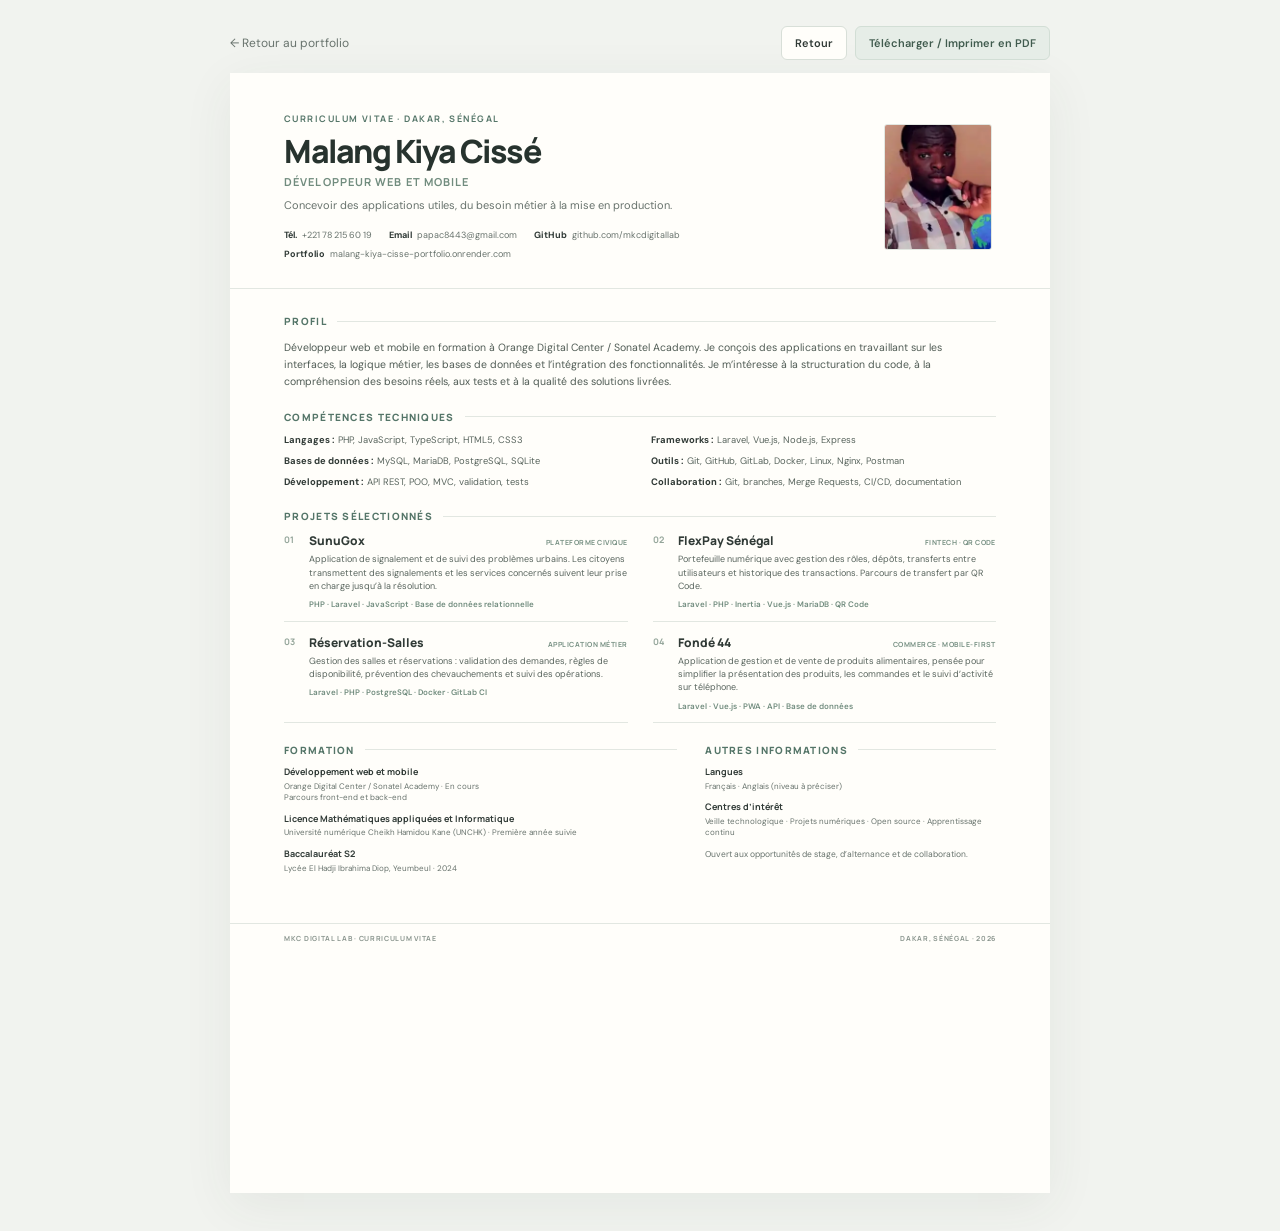
==== cv.html @ cb1eccf5 "style: simplify CV into one column with soft sage palette" ====
<!doctype html>
<html lang="fr">
<head>
<meta charset="utf-8"><meta name="viewport" content="width=device-width,initial-scale=1">
<meta name="description" content="CV de Malang Kiya Cissé, développeur web et mobile à Dakar.">
<meta name="theme-color" content="#f5f6f2">
<title>CV — Malang Kiya Cissé</title>
<link rel="preconnect" href="https://fonts.googleapis.com"><link rel="preconnect" href="https://fonts.gstatic.com" crossorigin>
<link href="https://fonts.googleapis.com/css2?family=DM+Sans:wght@400;500;600;700&family=Manrope:wght@400;500;600;700;800&display=swap" rel="stylesheet">
<style>
:root{--paper:#fffefa;--canvas:#f1f3ef;--ink:#303a36;--muted:#68736d;--sage:#8da99a;--sage-pale:#e9efea;--line:#e2e7e1;--accent:#547568}
*{box-sizing:border-box}
html{background:var(--canvas)}
body{margin:0;padding:26px 16px 38px;background:var(--canvas);color:var(--ink);font:14px/1.55 "DM Sans",sans-serif}
a{color:inherit;text-decoration:none}
.toolbar{width:min(100%,820px);margin:0 auto 13px;display:flex;justify-content:space-between;align-items:center}
.back{font-size:12px;color:var(--muted)}.back:hover{color:var(--accent)}
.actions{display:flex;gap:8px}.btn{border:1px solid #d8dfd8;border-radius:6px;padding:9px 13px;background:var(--paper);color:var(--ink);font:600 11px "DM Sans";cursor:pointer}
.btn.primary{background:#e6ede7;border-color:#d2ded5;color:#405b4e}
.sheet{width:min(100%,820px);margin:0 auto;background:var(--paper);box-shadow:0 12px 48px #34463b12;min-height:1120px}
header{display:grid;grid-template-columns:1fr 112px;gap:28px;align-items:center;padding:39px 54px 27px;border-bottom:1px solid var(--line)}
.eyebrow{font:700 9px "Manrope",sans-serif;letter-spacing:.16em;text-transform:uppercase;color:var(--accent)}
h1{font:800 32px/1.08 "Manrope",sans-serif;letter-spacing:-.045em;margin:9px 0 5px;color:#27332e}
.role{font:700 11px "Manrope",sans-serif;letter-spacing:.1em;text-transform:uppercase;color:#718c7e}
.tagline{font-size:11px;color:var(--muted);margin:8px 0 0}
.photo{width:108px;height:126px;object-fit:cover;object-position:center 25%;border-radius:3px;border:1px solid var(--line)}
.contacts{display:flex;flex-wrap:wrap;gap:5px 17px;margin-top:15px;color:var(--muted);font-size:9px}
.contacts b{color:var(--ink);font-weight:700;margin-right:3px}
main{padding:25px 54px 20px}
section{margin:0 0 20px}
.section-title{display:flex;align-items:center;gap:10px;margin:0 0 9px;font:800 10px "Manrope",sans-serif;letter-spacing:.13em;text-transform:uppercase;color:var(--accent)}
.section-title:after{content:"";height:1px;background:var(--line);flex:1}
.profile{font-size:10.5px;line-height:1.62;color:#505c55;max-width:690px}
.skills{display:grid;grid-template-columns:1fr 1fr;gap:7px 22px}
.skill{font-size:9.4px;line-height:1.5;color:#59655e}.skill b{color:#303a36}
.projects{display:grid;grid-template-columns:1fr 1fr;column-gap:25px;row-gap:12px}
.project{position:relative;padding:0 0 10px 25px;border-bottom:1px solid var(--line);break-inside:avoid}
.project-number{position:absolute;left:0;top:1px;color:#94a59a;font:700 9px "Manrope",sans-serif}
.project-head{display:flex;justify-content:space-between;gap:8px;align-items:baseline;margin-bottom:4px}
.project h3{margin:0;font:800 12px "Manrope",sans-serif;color:#303a36}
.project .type{font:700 7px "Manrope",sans-serif;letter-spacing:.07em;text-transform:uppercase;color:#789184;white-space:nowrap}
.project p{margin:0;color:#59655e;font-size:9px;line-height:1.48}
.stack{margin-top:5px;font-size:8px;color:#718c7e;font-weight:600}
.bottom{display:grid;grid-template-columns:1.15fr .85fr;gap:28px}
.education{margin-bottom:9px}
.education b{display:block;font:700 9px/1.4 "Manrope",sans-serif;color:#303a36}
.education span{display:block;margin-top:2px;font-size:8px;line-height:1.45;color:var(--muted)}
.languages{font-size:9px;line-height:1.7;color:#59655e}
.availability{font-size:8.5px;color:var(--muted);margin-top:8px}
footer{display:flex;justify-content:space-between;gap:12px;padding:10px 54px;border-top:1px solid var(--line);color:#8a958e;font:700 7px "Manrope",sans-serif;letter-spacing:.1em}
@media(max-width:650px){
 body{padding:10px 7px 22px}.sheet{min-height:0}
 header{grid-template-columns:1fr 82px;gap:12px;padding:25px 20px 20px}
 .photo{width:80px;height:96px}h1{font-size:26px}.contacts{font-size:8px;gap:5px 10px}
 main{padding:21px 20px 14px}.skills,.projects,.bottom{grid-template-columns:1fr}
 .projects{row-gap:10px}footer{padding:10px 20px}
}
@page{size:A4;margin:0}
@media print{
 html,body{width:210mm;height:297mm;margin:0;padding:0;background:#fff;-webkit-print-color-adjust:exact;print-color-adjust:exact}
 body{font-size:9pt}.toolbar{display:none}
 .sheet{width:210mm;height:297mm;min-height:0;margin:0;box-shadow:none;overflow:hidden}
 header{height:43mm;grid-template-columns:1fr 27mm;gap:7mm;padding:8mm 15mm 6mm}
 h1{font-size:24pt;margin:2mm 0 1mm}.eyebrow{font-size:6pt}.role{font-size:7pt}
 .tagline{font-size:6.8pt;margin-top:1.5mm}.photo{width:25mm;height:30mm}
 .contacts{font-size:6pt;gap:1mm 4mm;margin-top:2.5mm}
 main{height:243mm;padding:6mm 15mm 4mm}
 section{margin-bottom:4.5mm}.section-title{font-size:6.6pt;margin-bottom:1.8mm}
 .profile{font-size:7pt;line-height:1.45}
 .skills{gap:1.2mm 6mm}.skill{font-size:6.5pt;line-height:1.4}
 .projects{column-gap:6mm;row-gap:2.5mm}
 .project{padding:0 0 2mm 5mm}.project-number{font-size:6pt}
 .project-head{margin-bottom:.7mm}.project h3{font-size:8pt}.project .type{font-size:5pt}
 .project p{font-size:6.2pt;line-height:1.35}.stack{font-size:5.6pt;margin-top:.7mm}
 .bottom{gap:7mm}.education{margin-bottom:1.8mm}
 .education b{font-size:6.3pt}.education span{font-size:5.7pt;margin-top:.4mm}
 .languages{font-size:6.3pt}.availability{font-size:5.8pt;margin-top:1.5mm}
 footer{height:11mm;padding:3mm 15mm;font-size:5.3pt}
}
</style>
</head>
<body>
<div class="toolbar"><a class="back" href="index.html">← Retour au portfolio</a><div class="actions"><button class="btn" onclick="window.history.back()">Retour</button><button class="btn primary" onclick="window.print()">Télécharger / Imprimer en PDF</button></div></div>
<article class="sheet">
<header>
<div>
<div class="eyebrow">Curriculum vitae · Dakar, Sénégal</div>
<h1>Malang Kiya Cissé</h1>
<div class="role">Développeur web et mobile</div>
<p class="tagline">Concevoir des applications utiles, du besoin métier à la mise en production.</p>
<div class="contacts">
<span><b>Tél.</b> +221 78 215 60 19</span><span><b>Email</b> papac8443@gmail.com</span>
<span><b>GitHub</b> github.com/mkcdigitallab</span><span><b>Portfolio</b> malang-kiya-cisse-portfolio.onrender.com</span>
</div>
</div>
<img class="photo" src="[data-uri]" alt="Portrait de Malang Kiya Cissé">
</header>
<main>
<section><h2 class="section-title">Profil</h2><p class="profile">Développeur web et mobile en formation à Orange Digital Center / Sonatel Academy. Je conçois des applications en travaillant sur les interfaces, la logique métier, les bases de données et l’intégration des fonctionnalités. Je m’intéresse à la structuration du code, à la compréhension des besoins réels, aux tests et à la qualité des solutions livrées.</p></section>
<section><h2 class="section-title">Compétences techniques</h2><div class="skills">
<div class="skill"><b>Langages :</b> PHP, JavaScript, TypeScript, HTML5, CSS3</div>
<div class="skill"><b>Frameworks :</b> Laravel, Vue.js, Node.js, Express</div>
<div class="skill"><b>Bases de données :</b> MySQL, MariaDB, PostgreSQL, SQLite</div>
<div class="skill"><b>Outils :</b> Git, GitHub, GitLab, Docker, Linux, Nginx, Postman</div>
<div class="skill"><b>Développement :</b> API REST, POO, MVC, validation, tests</div>
<div class="skill"><b>Collaboration :</b> Git, branches, Merge Requests, CI/CD, documentation</div>
</div></section>
<section><h2 class="section-title">Projets sélectionnés</h2><div class="projects">
<article class="project"><span class="project-number">01</span><div class="project-head"><h3>SunuGox</h3><span class="type">Plateforme civique</span></div><p>Application de signalement et de suivi des problèmes urbains. Les citoyens transmettent des signalements et les services concernés suivent leur prise en charge jusqu’à la résolution.</p><div class="stack">PHP · Laravel · JavaScript · Base de données relationnelle</div></article>
<article class="project"><span class="project-number">02</span><div class="project-head"><h3>FlexPay Sénégal</h3><span class="type">Fintech · QR Code</span></div><p>Portefeuille numérique avec gestion des rôles, dépôts, transferts entre utilisateurs et historique des transactions. Parcours de transfert par QR Code.</p><div class="stack">Laravel · PHP · Inertia · Vue.js · MariaDB · QR Code</div></article>
<article class="project"><span class="project-number">03</span><div class="project-head"><h3>Réservation-Salles</h3><span class="type">Application métier</span></div><p>Gestion des salles et réservations : validation des demandes, règles de disponibilité, prévention des chevauchements et suivi des opérations.</p><div class="stack">Laravel · PHP · PostgreSQL · Docker · GitLab CI</div></article>
<article class="project"><span class="project-number">04</span><div class="project-head"><h3>Fondé 44</h3><span class="type">Commerce · Mobile-first</span></div><p>Application de gestion et de vente de produits alimentaires, pensée pour simplifier la présentation des produits, les commandes et le suivi d’activité sur téléphone.</p><div class="stack">Laravel · Vue.js · PWA · API · Base de données</div></article>
</div></section>
<section class="bottom">
<div><h2 class="section-title">Formation</h2>
<div class="education"><b>Développement web et mobile</b><span>Orange Digital Center / Sonatel Academy · En cours<br>Parcours front-end et back-end</span></div>
<div class="education"><b>Licence Mathématiques appliquées et Informatique</b><span>Université numérique Cheikh Hamidou Kane (UNCHK) · Première année suivie</span></div>
<div class="education"><b>Baccalauréat S2</b><span>Lycée El Hadji Ibrahima Diop, Yeumbeul · 2024</span></div>
</div>
<div><h2 class="section-title">Autres informations</h2>
<div class="education"><b>Langues</b><span>Français · Anglais (niveau à préciser)</span></div>
<div class="education"><b>Centres d’intérêt</b><span>Veille technologique · Projets numériques · Open source · Apprentissage continu</span></div>
<p class="availability">Ouvert aux opportunités de stage, d’alternance et de collaboration.</p>
</div>
</section>
</main>
<footer><span>MKC DIGITAL LAB · CURRICULUM VITAE</span><span>DAKAR, SÉNÉGAL · 2026</span></footer>
</article>
</body>
</html>
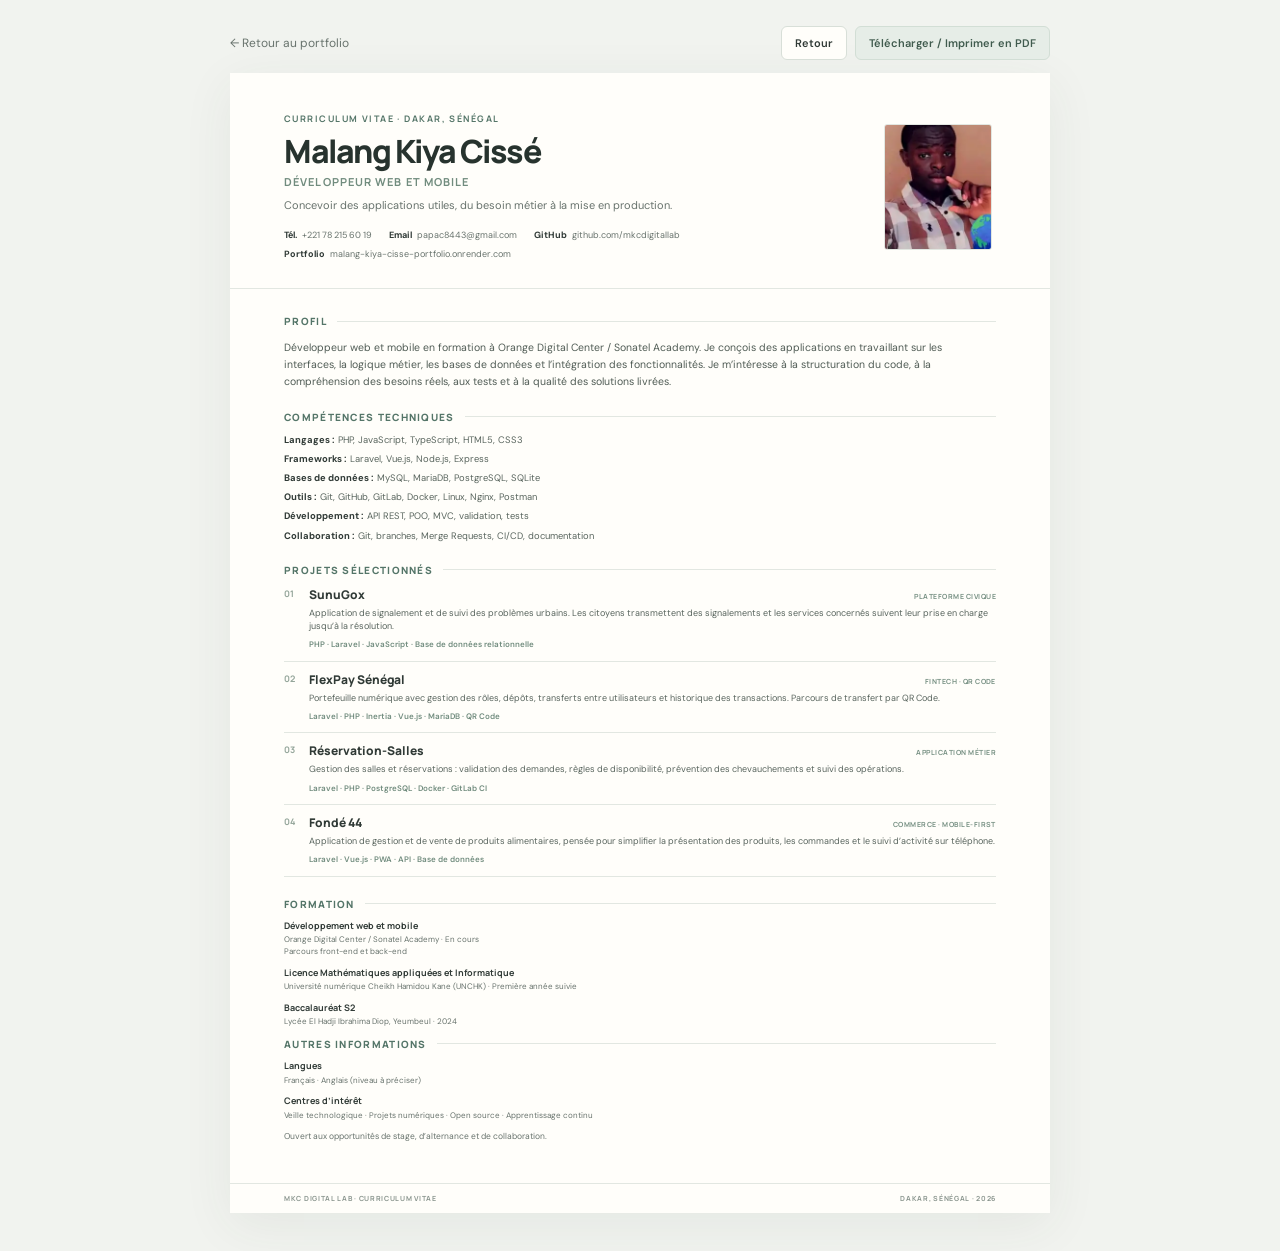
==== commit d75bb077: "fix: keep all CV sections in a single vertical column" ====
--- a/cv.html
+++ b/cv.html
@@ -31,9 +31,9 @@
 .section-title{display:flex;align-items:center;gap:10px;margin:0 0 9px;font:800 10px "Manrope",sans-serif;letter-spacing:.13em;text-transform:uppercase;color:var(--accent)}
 .section-title:after{content:"";height:1px;background:var(--line);flex:1}
 .profile{font-size:10.5px;line-height:1.62;color:#505c55;max-width:690px}
-.skills{display:grid;grid-template-columns:1fr 1fr;gap:7px 22px}
+.skills{display:grid;grid-template-columns:1fr;gap:5px}
 .skill{font-size:9.4px;line-height:1.5;color:#59655e}.skill b{color:#303a36}
-.projects{display:grid;grid-template-columns:1fr 1fr;column-gap:25px;row-gap:12px}
+.projects{display:grid;grid-template-columns:1fr;row-gap:9px}
 .project{position:relative;padding:0 0 10px 25px;border-bottom:1px solid var(--line);break-inside:avoid}
 .project-number{position:absolute;left:0;top:1px;color:#94a59a;font:700 9px "Manrope",sans-serif}
 .project-head{display:flex;justify-content:space-between;gap:8px;align-items:baseline;margin-bottom:4px}
@@ -41,7 +41,7 @@
 .project .type{font:700 7px "Manrope",sans-serif;letter-spacing:.07em;text-transform:uppercase;color:#789184;white-space:nowrap}
 .project p{margin:0;color:#59655e;font-size:9px;line-height:1.48}
 .stack{margin-top:5px;font-size:8px;color:#718c7e;font-weight:600}
-.bottom{display:grid;grid-template-columns:1.15fr .85fr;gap:28px}
+.bottom{display:block}
 .education{margin-bottom:9px}
 .education b{display:block;font:700 9px/1.4 "Manrope",sans-serif;color:#303a36}
 .education span{display:block;margin-top:2px;font-size:8px;line-height:1.45;color:var(--muted)}
@@ -52,7 +52,7 @@
  body{padding:10px 7px 22px}.sheet{min-height:0}
  header{grid-template-columns:1fr 82px;gap:12px;padding:25px 20px 20px}
  .photo{width:80px;height:96px}h1{font-size:26px}.contacts{font-size:8px;gap:5px 10px}
- main{padding:21px 20px 14px}.skills,.projects,.bottom{grid-template-columns:1fr}
+ main{padding:21px 20px 14px}.skills,.projects{grid-template-columns:1fr}
  .projects{row-gap:10px}footer{padding:10px 20px}
 }
 @page{size:A4;margin:0}
@@ -68,11 +68,11 @@
  section{margin-bottom:4.5mm}.section-title{font-size:6.6pt;margin-bottom:1.8mm}
  .profile{font-size:7pt;line-height:1.45}
  .skills{gap:1.2mm 6mm}.skill{font-size:6.5pt;line-height:1.4}
- .projects{column-gap:6mm;row-gap:2.5mm}
+ .projects{row-gap:2mm}
  .project{padding:0 0 2mm 5mm}.project-number{font-size:6pt}
  .project-head{margin-bottom:.7mm}.project h3{font-size:8pt}.project .type{font-size:5pt}
  .project p{font-size:6.2pt;line-height:1.35}.stack{font-size:5.6pt;margin-top:.7mm}
- .bottom{gap:7mm}.education{margin-bottom:1.8mm}
+ .bottom{display:block}.education{margin-bottom:1.8mm}
  .education b{font-size:6.3pt}.education span{font-size:5.7pt;margin-top:.4mm}
  .languages{font-size:6.3pt}.availability{font-size:5.8pt;margin-top:1.5mm}
  footer{height:11mm;padding:3mm 15mm;font-size:5.3pt}
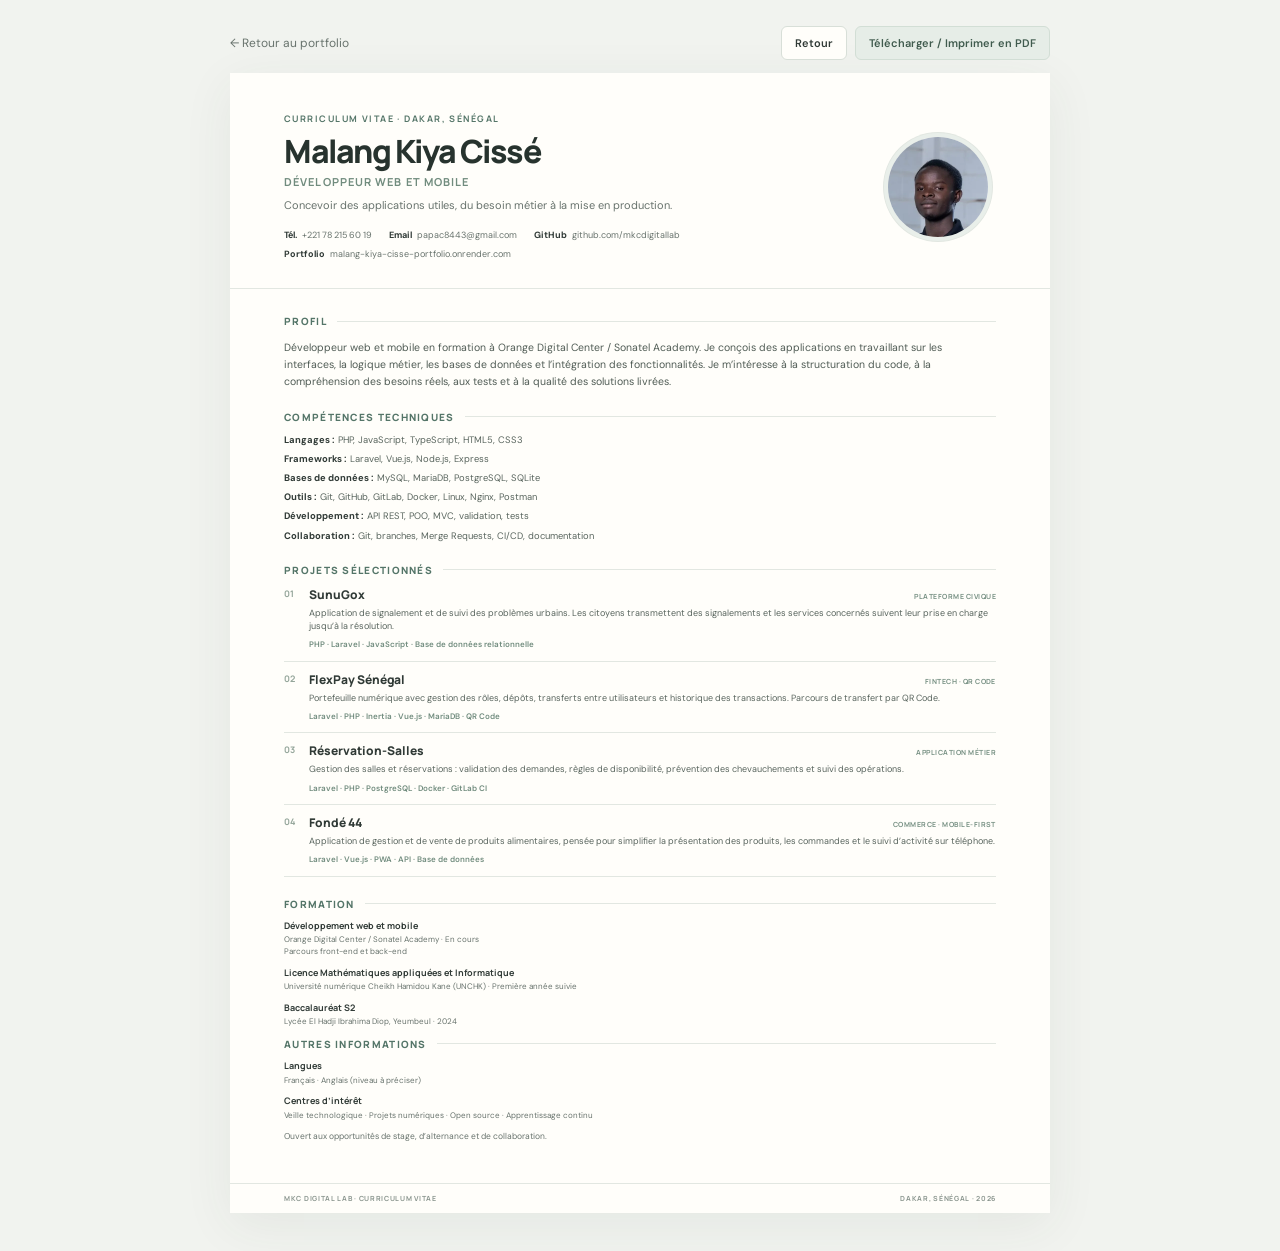
==== commit 96710c20: "Use stylized profile avatar in CV" ====
--- a/cv.html
+++ b/cv.html
@@ -23,7 +23,7 @@
 h1{font:800 32px/1.08 "Manrope",sans-serif;letter-spacing:-.045em;margin:9px 0 5px;color:#27332e}
 .role{font:700 11px "Manrope",sans-serif;letter-spacing:.1em;text-transform:uppercase;color:#718c7e}
 .tagline{font-size:11px;color:var(--muted);margin:8px 0 0}
-.photo{width:108px;height:126px;object-fit:cover;object-position:center 25%;border-radius:3px;border:1px solid var(--line)}
+.photo{width:108px;height:108px;object-fit:cover;object-position:center;border-radius:50%;border:4px solid var(--sage-pale);box-shadow:0 0 0 1px var(--line);background:var(--sage-pale)}
 .contacts{display:flex;flex-wrap:wrap;gap:5px 17px;margin-top:15px;color:var(--muted);font-size:9px}
 .contacts b{color:var(--ink);font-weight:700;margin-right:3px}
 main{padding:25px 54px 20px}
@@ -51,31 +51,31 @@
 @media(max-width:650px){
  body{padding:10px 7px 22px}.sheet{min-height:0}
  header{grid-template-columns:1fr 82px;gap:12px;padding:25px 20px 20px}
- .photo{width:80px;height:96px}h1{font-size:26px}.contacts{font-size:8px;gap:5px 10px}
+ .photo{width:78px;height:78px}h1{font-size:26px}.contacts{font-size:8px;gap:5px 10px}
  main{padding:21px 20px 14px}.skills,.projects{grid-template-columns:1fr}
  .projects{row-gap:10px}footer{padding:10px 20px}
 }
 @page{size:A4;margin:0}
 @media print{
  html,body{width:210mm;height:297mm;margin:0;padding:0;background:#fff;-webkit-print-color-adjust:exact;print-color-adjust:exact}
- body{font-size:9pt}.toolbar{display:none}
+ body{font-size:10pt}.toolbar{display:none}
  .sheet{width:210mm;height:297mm;min-height:0;margin:0;box-shadow:none;overflow:hidden}
  header{height:43mm;grid-template-columns:1fr 27mm;gap:7mm;padding:8mm 15mm 6mm}
- h1{font-size:24pt;margin:2mm 0 1mm}.eyebrow{font-size:6pt}.role{font-size:7pt}
- .tagline{font-size:6.8pt;margin-top:1.5mm}.photo{width:25mm;height:30mm}
- .contacts{font-size:6pt;gap:1mm 4mm;margin-top:2.5mm}
+ h1{font-size:24.5pt;margin:2mm 0 1mm}.eyebrow{font-size:6.5pt}.role{font-size:7.5pt}
+ .tagline{font-size:7.3pt;margin-top:1.5mm}.photo{width:27mm;height:27mm;border-width:1mm}
+ .contacts{font-size:6.8pt;gap:1mm 4mm;margin-top:2.5mm}
  main{height:243mm;padding:6mm 15mm 4mm}
- section{margin-bottom:4.5mm}.section-title{font-size:6.6pt;margin-bottom:1.8mm}
- .profile{font-size:7pt;line-height:1.45}
- .skills{gap:1.2mm 6mm}.skill{font-size:6.5pt;line-height:1.4}
+ section{margin-bottom:4.5mm}.section-title{font-size:7.3pt;margin-bottom:1.8mm}
+ .profile{font-size:8pt;line-height:1.45}
+ .skills{gap:1.2mm 6mm}.skill{font-size:7.4pt;line-height:1.4}
  .projects{row-gap:2mm}
- .project{padding:0 0 2mm 5mm}.project-number{font-size:6pt}
- .project-head{margin-bottom:.7mm}.project h3{font-size:8pt}.project .type{font-size:5pt}
- .project p{font-size:6.2pt;line-height:1.35}.stack{font-size:5.6pt;margin-top:.7mm}
+ .project{padding:0 0 2mm 5mm}.project-number{font-size:6.5pt}
+ .project-head{margin-bottom:.7mm}.project h3{font-size:8.8pt}.project .type{font-size:5.8pt}
+ .project p{font-size:7.2pt;line-height:1.35}.stack{font-size:6.5pt;margin-top:.7mm}
  .bottom{display:block}.education{margin-bottom:1.8mm}
- .education b{font-size:6.3pt}.education span{font-size:5.7pt;margin-top:.4mm}
- .languages{font-size:6.3pt}.availability{font-size:5.8pt;margin-top:1.5mm}
- footer{height:11mm;padding:3mm 15mm;font-size:5.3pt}
+ .education b{font-size:7.1pt}.education span{font-size:6.5pt;margin-top:.4mm}
+ .languages{font-size:7.1pt}.availability{font-size:6.6pt;margin-top:1.5mm}
+ footer{height:11mm;padding:3mm 15mm;font-size:6pt}
 }
 </style>
 </head>
@@ -93,7 +93,7 @@
 <span><b>GitHub</b> github.com/mkcdigitallab</span><span><b>Portfolio</b> malang-kiya-cisse-portfolio.onrender.com</span>
 </div>
 </div>
-<img class="photo" src="[data-uri]" alt="Portrait de Malang Kiya Cissé">
+<img class="photo" src="assets/malang-avatar.webp" alt="Avatar illustré de Malang Kiya Cissé">
 </header>
 <main>
 <section><h2 class="section-title">Profil</h2><p class="profile">Développeur web et mobile en formation à Orange Digital Center / Sonatel Academy. Je conçois des applications en travaillant sur les interfaces, la logique métier, les bases de données et l’intégration des fonctionnalités. Je m’intéresse à la structuration du code, à la compréhension des besoins réels, aux tests et à la qualité des solutions livrées.</p></section>
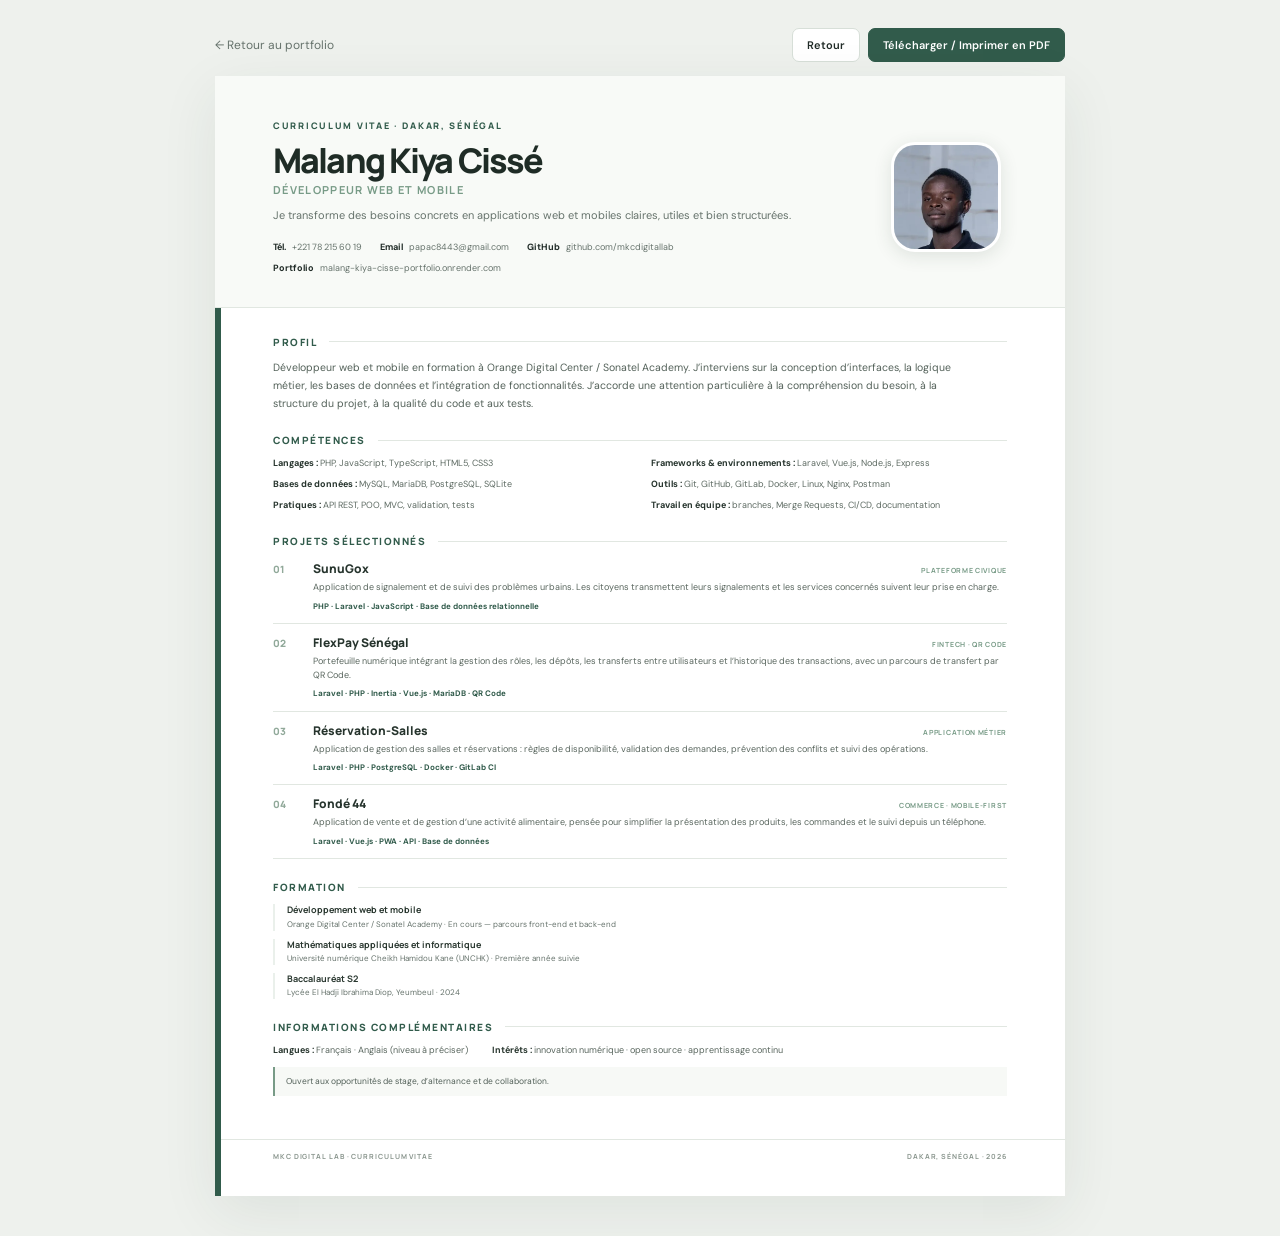
==== commit c948dd9b: "Redesign CV with a cleaner professional layout" ====
--- a/cv.html
+++ b/cv.html
@@ -2,129 +2,56 @@
 <html lang="fr">
 <head>
 <meta charset="utf-8"><meta name="viewport" content="width=device-width,initial-scale=1">
-<meta name="description" content="CV de Malang Kiya Cissé, développeur web et mobile à Dakar.">
-<meta name="theme-color" content="#f5f6f2">
+<meta name="description" content="CV de Malang Kiya Cissé — Développeur web et mobile à Dakar.">
+<meta name="theme-color" content="#f4f6f3">
 <title>CV — Malang Kiya Cissé</title>
 <link rel="preconnect" href="https://fonts.googleapis.com"><link rel="preconnect" href="https://fonts.gstatic.com" crossorigin>
 <link href="https://fonts.googleapis.com/css2?family=DM+Sans:wght@400;500;600;700&family=Manrope:wght@400;500;600;700;800&display=swap" rel="stylesheet">
 <style>
-:root{--paper:#fffefa;--canvas:#f1f3ef;--ink:#303a36;--muted:#68736d;--sage:#8da99a;--sage-pale:#e9efea;--line:#e2e7e1;--accent:#547568}
-*{box-sizing:border-box}
-html{background:var(--canvas)}
-body{margin:0;padding:26px 16px 38px;background:var(--canvas);color:var(--ink);font:14px/1.55 "DM Sans",sans-serif}
-a{color:inherit;text-decoration:none}
-.toolbar{width:min(100%,820px);margin:0 auto 13px;display:flex;justify-content:space-between;align-items:center}
-.back{font-size:12px;color:var(--muted)}.back:hover{color:var(--accent)}
-.actions{display:flex;gap:8px}.btn{border:1px solid #d8dfd8;border-radius:6px;padding:9px 13px;background:var(--paper);color:var(--ink);font:600 11px "DM Sans";cursor:pointer}
-.btn.primary{background:#e6ede7;border-color:#d2ded5;color:#405b4e}
-.sheet{width:min(100%,820px);margin:0 auto;background:var(--paper);box-shadow:0 12px 48px #34463b12;min-height:1120px}
-header{display:grid;grid-template-columns:1fr 112px;gap:28px;align-items:center;padding:39px 54px 27px;border-bottom:1px solid var(--line)}
-.eyebrow{font:700 9px "Manrope",sans-serif;letter-spacing:.16em;text-transform:uppercase;color:var(--accent)}
-h1{font:800 32px/1.08 "Manrope",sans-serif;letter-spacing:-.045em;margin:9px 0 5px;color:#27332e}
-.role{font:700 11px "Manrope",sans-serif;letter-spacing:.1em;text-transform:uppercase;color:#718c7e}
-.tagline{font-size:11px;color:var(--muted);margin:8px 0 0}
-.photo{width:108px;height:108px;object-fit:cover;object-position:center;border-radius:50%;border:4px solid var(--sage-pale);box-shadow:0 0 0 1px var(--line);background:var(--sage-pale)}
-.contacts{display:flex;flex-wrap:wrap;gap:5px 17px;margin-top:15px;color:var(--muted);font-size:9px}
-.contacts b{color:var(--ink);font-weight:700;margin-right:3px}
-main{padding:25px 54px 20px}
-section{margin:0 0 20px}
-.section-title{display:flex;align-items:center;gap:10px;margin:0 0 9px;font:800 10px "Manrope",sans-serif;letter-spacing:.13em;text-transform:uppercase;color:var(--accent)}
-.section-title:after{content:"";height:1px;background:var(--line);flex:1}
-.profile{font-size:10.5px;line-height:1.62;color:#505c55;max-width:690px}
-.skills{display:grid;grid-template-columns:1fr;gap:5px}
-.skill{font-size:9.4px;line-height:1.5;color:#59655e}.skill b{color:#303a36}
-.projects{display:grid;grid-template-columns:1fr;row-gap:9px}
-.project{position:relative;padding:0 0 10px 25px;border-bottom:1px solid var(--line);break-inside:avoid}
-.project-number{position:absolute;left:0;top:1px;color:#94a59a;font:700 9px "Manrope",sans-serif}
-.project-head{display:flex;justify-content:space-between;gap:8px;align-items:baseline;margin-bottom:4px}
-.project h3{margin:0;font:800 12px "Manrope",sans-serif;color:#303a36}
-.project .type{font:700 7px "Manrope",sans-serif;letter-spacing:.07em;text-transform:uppercase;color:#789184;white-space:nowrap}
-.project p{margin:0;color:#59655e;font-size:9px;line-height:1.48}
-.stack{margin-top:5px;font-size:8px;color:#718c7e;font-weight:600}
-.bottom{display:block}
-.education{margin-bottom:9px}
-.education b{display:block;font:700 9px/1.4 "Manrope",sans-serif;color:#303a36}
-.education span{display:block;margin-top:2px;font-size:8px;line-height:1.45;color:var(--muted)}
-.languages{font-size:9px;line-height:1.7;color:#59655e}
-.availability{font-size:8.5px;color:var(--muted);margin-top:8px}
-footer{display:flex;justify-content:space-between;gap:12px;padding:10px 54px;border-top:1px solid var(--line);color:#8a958e;font:700 7px "Manrope",sans-serif;letter-spacing:.1em}
-@media(max-width:650px){
- body{padding:10px 7px 22px}.sheet{min-height:0}
- header{grid-template-columns:1fr 82px;gap:12px;padding:25px 20px 20px}
- .photo{width:78px;height:78px}h1{font-size:26px}.contacts{font-size:8px;gap:5px 10px}
- main{padding:21px 20px 14px}.skills,.projects{grid-template-columns:1fr}
- .projects{row-gap:10px}footer{padding:10px 20px}
-}
+:root{--paper:#fff;--ground:#eef1ed;--ink:#202b27;--muted:#66736c;--green:#315b4b;--green2:#789b87;--pale:#eaf0eb;--line:#e1e7e1;--soft:#f7f9f6}
+*{box-sizing:border-box}html{background:var(--ground)}body{margin:0;padding:28px 16px 40px;color:var(--ink);font:13px/1.55 "DM Sans",sans-serif}
+a{color:inherit;text-decoration:none}.toolbar{width:min(100%,850px);margin:0 auto 14px;display:flex;justify-content:space-between;align-items:center}.back{font-size:12px;color:var(--muted)}.actions{display:flex;gap:8px}.btn{border:1px solid #d7dfd8;border-radius:7px;padding:9px 14px;background:#fff;color:var(--ink);font:600 11px "DM Sans";cursor:pointer}.btn.primary{background:var(--green);border-color:var(--green);color:white}
+.sheet{position:relative;overflow:hidden;width:min(100%,850px);min-height:1120px;margin:auto;background:var(--paper);box-shadow:0 16px 55px #243b3015}.sheet:before{content:"";position:absolute;inset:0 auto 0 0;width:6px;background:var(--green)}
+header{position:relative;padding:43px 58px 31px;background:#f8faf7;border-bottom:1px solid var(--line);display:grid;grid-template-columns:1fr 116px;gap:30px;align-items:center}
+.kicker{font:800 9px "Manrope";letter-spacing:.19em;text-transform:uppercase;color:var(--green)}h1{margin:10px 0 4px;font:800 34px/1.06 "Manrope";letter-spacing:-.055em;color:#1f2c26}.role{font:700 11px "Manrope";letter-spacing:.12em;text-transform:uppercase;color:var(--green2)}.intro{margin:10px 0 0;max-width:540px;font-size:11px;color:var(--muted)}
+.photo{width:110px;height:110px;object-fit:cover;object-position:center;border-radius:24px;border:3px solid white;box-shadow:0 4px 18px #263c3020;background:var(--pale)}
+.contacts{display:flex;flex-wrap:wrap;gap:7px 18px;margin-top:17px;font-size:9px;color:var(--muted)}.contacts span{white-space:nowrap}.contacts b{color:var(--ink);font-weight:700;margin-right:4px}
+main{padding:27px 58px 22px}section{margin:0 0 21px}.section-head{display:flex;align-items:center;gap:12px;margin:0 0 10px}.section-head span{font:800 10px "Manrope";letter-spacing:.15em;text-transform:uppercase;color:var(--green)}.section-head:after{content:"";height:1px;background:var(--line);flex:1}
+.profile{margin:0;max-width:700px;font-size:10.5px;line-height:1.7;color:#536159}
+.skills{display:grid;grid-template-columns:1fr 1fr;gap:7px 22px}.skill{font-size:9px;line-height:1.55;color:#5e6b63}.skill b{color:#26342d;font-weight:700}
+.projects{display:grid;grid-template-columns:1fr;gap:0}.project{display:grid;grid-template-columns:32px 1fr;gap:8px;padding:10px 0 11px;border-bottom:1px solid var(--line);break-inside:avoid}.project:first-child{padding-top:2px}.num{font:800 10px "Manrope";color:#91a99a;padding-top:2px}.project-top{display:flex;justify-content:space-between;align-items:baseline;gap:12px;margin-bottom:4px}.project h3{margin:0;font:800 12px "Manrope";color:#26342d}.kind{font:700 7px "Manrope";letter-spacing:.1em;text-transform:uppercase;color:var(--green2);white-space:nowrap}.project p{margin:0;color:#5a675f;font-size:9px;line-height:1.5}.stack{margin-top:5px;color:var(--green);font-size:8px;font-weight:700}
+.education-list{display:grid;grid-template-columns:1fr;gap:8px}.education{padding-left:12px;border-left:2px solid var(--pale)}.education b{display:block;font:700 9px/1.4 "Manrope";color:#29372f}.education span{display:block;margin-top:2px;color:var(--muted);font-size:8px;line-height:1.45}
+.other{display:flex;flex-wrap:wrap;gap:8px 24px;font-size:9px;color:#59665e}.other b{color:#29372f}.availability{margin:9px 0 0;padding:8px 11px;background:var(--soft);border-left:2px solid var(--green2);font-size:8.5px;color:#536159}
+footer{display:flex;justify-content:space-between;gap:12px;padding:12px 58px;border-top:1px solid var(--line);color:#89958d;font:700 7px "Manrope";letter-spacing:.13em}
+@media(max-width:650px){body{padding:10px 7px 22px}.sheet{min-height:0}.sheet:before{width:4px}header{grid-template-columns:1fr 78px;gap:12px;padding:27px 21px 21px}.photo{width:76px;height:76px;border-radius:18px}h1{font-size:27px}.intro{font-size:10px}.contacts{font-size:8px;gap:6px 11px}.contacts span{white-space:normal}main{padding:22px 21px 16px}.skills{grid-template-columns:1fr;gap:5px}.project-top{align-items:flex-start}.kind{font-size:6px}footer{padding:10px 21px;font-size:6px}}
 @page{size:A4;margin:0}
-@media print{
- html,body{width:210mm;height:297mm;margin:0;padding:0;background:#fff;-webkit-print-color-adjust:exact;print-color-adjust:exact}
- body{font-size:10pt}.toolbar{display:none}
- .sheet{width:210mm;height:297mm;min-height:0;margin:0;box-shadow:none;overflow:hidden}
- header{height:43mm;grid-template-columns:1fr 27mm;gap:7mm;padding:8mm 15mm 6mm}
- h1{font-size:24.5pt;margin:2mm 0 1mm}.eyebrow{font-size:6.5pt}.role{font-size:7.5pt}
- .tagline{font-size:7.3pt;margin-top:1.5mm}.photo{width:27mm;height:27mm;border-width:1mm}
- .contacts{font-size:6.8pt;gap:1mm 4mm;margin-top:2.5mm}
- main{height:243mm;padding:6mm 15mm 4mm}
- section{margin-bottom:4.5mm}.section-title{font-size:7.3pt;margin-bottom:1.8mm}
- .profile{font-size:8pt;line-height:1.45}
- .skills{gap:1.2mm 6mm}.skill{font-size:7.4pt;line-height:1.4}
- .projects{row-gap:2mm}
- .project{padding:0 0 2mm 5mm}.project-number{font-size:6.5pt}
- .project-head{margin-bottom:.7mm}.project h3{font-size:8.8pt}.project .type{font-size:5.8pt}
- .project p{font-size:7.2pt;line-height:1.35}.stack{font-size:6.5pt;margin-top:.7mm}
- .bottom{display:block}.education{margin-bottom:1.8mm}
- .education b{font-size:7.1pt}.education span{font-size:6.5pt;margin-top:.4mm}
- .languages{font-size:7.1pt}.availability{font-size:6.6pt;margin-top:1.5mm}
- footer{height:11mm;padding:3mm 15mm;font-size:6pt}
-}
+@media print{html,body{width:210mm;height:297mm;margin:0;padding:0;background:#fff;-webkit-print-color-adjust:exact;print-color-adjust:exact}body{font-size:10pt}.toolbar{display:none}.sheet{width:210mm;height:297mm;min-height:0;margin:0;box-shadow:none;overflow:hidden}.sheet:before{width:1.5mm}header{height:44mm;grid-template-columns:1fr 28mm;gap:7mm;padding:8mm 15mm 6mm 16.5mm}h1{font-size:25pt;margin:2mm 0 1mm}.kicker{font-size:6.5pt}.role{font-size:7.3pt}.intro{font-size:7.1pt;margin-top:1.5mm}.photo{width:27mm;height:27mm;border-radius:6mm;border-width:.8mm}.contacts{font-size:6.5pt;gap:1mm 4mm;margin-top:2.5mm}main{height:242mm;padding:6mm 15mm 4mm 16.5mm}section{margin-bottom:4mm}.section-head{margin-bottom:1.7mm}.section-head span{font-size:7pt}.profile{font-size:7.6pt;line-height:1.48}.skills{gap:1.2mm 5mm}.skill{font-size:7pt;line-height:1.4}.project{grid-template-columns:7mm 1fr;gap:1.5mm;padding:1.7mm 0 1.8mm}.num{font-size:7pt}.project h3{font-size:8.5pt}.kind{font-size:5.5pt}.project p{font-size:6.9pt;line-height:1.35}.stack{font-size:6.3pt;margin-top:.6mm}.education-list{gap:1.5mm}.education{padding-left:2.5mm}.education b{font-size:6.8pt}.education span{font-size:6.2pt;margin-top:.3mm}.other{font-size:6.8pt;gap:1mm 5mm}.availability{font-size:6.4pt;margin-top:1.5mm;padding:1.5mm 2mm}footer{height:11mm;padding:3mm 15mm 3mm 16.5mm;font-size:5.7pt}}
 </style>
 </head>
 <body>
-<div class="toolbar"><a class="back" href="index.html">← Retour au portfolio</a><div class="actions"><button class="btn" onclick="window.history.back()">Retour</button><button class="btn primary" onclick="window.print()">Télécharger / Imprimer en PDF</button></div></div>
+<div class="toolbar"><a class="back" href="index.html">← Retour au portfolio</a><div class="actions"><button class="btn" onclick="history.back()">Retour</button><button class="btn primary" onclick="window.print()">Télécharger / Imprimer en PDF</button></div></div>
 <article class="sheet">
-<header>
-<div>
-<div class="eyebrow">Curriculum vitae · Dakar, Sénégal</div>
-<h1>Malang Kiya Cissé</h1>
-<div class="role">Développeur web et mobile</div>
-<p class="tagline">Concevoir des applications utiles, du besoin métier à la mise en production.</p>
-<div class="contacts">
-<span><b>Tél.</b> +221 78 215 60 19</span><span><b>Email</b> papac8443@gmail.com</span>
-<span><b>GitHub</b> github.com/mkcdigitallab</span><span><b>Portfolio</b> malang-kiya-cisse-portfolio.onrender.com</span>
-</div>
-</div>
-<img class="photo" src="assets/malang-avatar.webp" alt="Avatar illustré de Malang Kiya Cissé">
-</header>
+<header><div><div class="kicker">Curriculum vitae · Dakar, Sénégal</div><h1>Malang Kiya Cissé</h1><div class="role">Développeur web et mobile</div><p class="intro">Je transforme des besoins concrets en applications web et mobiles claires, utiles et bien structurées.</p><div class="contacts"><span><b>Tél.</b> +221 78 215 60 19</span><span><b>Email</b> papac8443@gmail.com</span><span><b>GitHub</b> github.com/mkcdigitallab</span><span><b>Portfolio</b> malang-kiya-cisse-portfolio.onrender.com</span></div></div><img class="photo" src="assets/malang-avatar.webp" alt="Avatar illustré de Malang Kiya Cissé"></header>
 <main>
-<section><h2 class="section-title">Profil</h2><p class="profile">Développeur web et mobile en formation à Orange Digital Center / Sonatel Academy. Je conçois des applications en travaillant sur les interfaces, la logique métier, les bases de données et l’intégration des fonctionnalités. Je m’intéresse à la structuration du code, à la compréhension des besoins réels, aux tests et à la qualité des solutions livrées.</p></section>
-<section><h2 class="section-title">Compétences techniques</h2><div class="skills">
-<div class="skill"><b>Langages :</b> PHP, JavaScript, TypeScript, HTML5, CSS3</div>
-<div class="skill"><b>Frameworks :</b> Laravel, Vue.js, Node.js, Express</div>
-<div class="skill"><b>Bases de données :</b> MySQL, MariaDB, PostgreSQL, SQLite</div>
-<div class="skill"><b>Outils :</b> Git, GitHub, GitLab, Docker, Linux, Nginx, Postman</div>
-<div class="skill"><b>Développement :</b> API REST, POO, MVC, validation, tests</div>
-<div class="skill"><b>Collaboration :</b> Git, branches, Merge Requests, CI/CD, documentation</div>
+<section><h2 class="section-head"><span>Profil</span></h2><p class="profile">Développeur web et mobile en formation à Orange Digital Center / Sonatel Academy. J’interviens sur la conception d’interfaces, la logique métier, les bases de données et l’intégration de fonctionnalités. J’accorde une attention particulière à la compréhension du besoin, à la structure du projet, à la qualité du code et aux tests.</p></section>
+<section><h2 class="section-head"><span>Compétences</span></h2><div class="skills">
+<div class="skill"><b>Langages :</b> PHP, JavaScript, TypeScript, HTML5, CSS3</div><div class="skill"><b>Frameworks & environnements :</b> Laravel, Vue.js, Node.js, Express</div>
+<div class="skill"><b>Bases de données :</b> MySQL, MariaDB, PostgreSQL, SQLite</div><div class="skill"><b>Outils :</b> Git, GitHub, GitLab, Docker, Linux, Nginx, Postman</div>
+<div class="skill"><b>Pratiques :</b> API REST, POO, MVC, validation, tests</div><div class="skill"><b>Travail en équipe :</b> branches, Merge Requests, CI/CD, documentation</div>
 </div></section>
-<section><h2 class="section-title">Projets sélectionnés</h2><div class="projects">
-<article class="project"><span class="project-number">01</span><div class="project-head"><h3>SunuGox</h3><span class="type">Plateforme civique</span></div><p>Application de signalement et de suivi des problèmes urbains. Les citoyens transmettent des signalements et les services concernés suivent leur prise en charge jusqu’à la résolution.</p><div class="stack">PHP · Laravel · JavaScript · Base de données relationnelle</div></article>
-<article class="project"><span class="project-number">02</span><div class="project-head"><h3>FlexPay Sénégal</h3><span class="type">Fintech · QR Code</span></div><p>Portefeuille numérique avec gestion des rôles, dépôts, transferts entre utilisateurs et historique des transactions. Parcours de transfert par QR Code.</p><div class="stack">Laravel · PHP · Inertia · Vue.js · MariaDB · QR Code</div></article>
-<article class="project"><span class="project-number">03</span><div class="project-head"><h3>Réservation-Salles</h3><span class="type">Application métier</span></div><p>Gestion des salles et réservations : validation des demandes, règles de disponibilité, prévention des chevauchements et suivi des opérations.</p><div class="stack">Laravel · PHP · PostgreSQL · Docker · GitLab CI</div></article>
-<article class="project"><span class="project-number">04</span><div class="project-head"><h3>Fondé 44</h3><span class="type">Commerce · Mobile-first</span></div><p>Application de gestion et de vente de produits alimentaires, pensée pour simplifier la présentation des produits, les commandes et le suivi d’activité sur téléphone.</p><div class="stack">Laravel · Vue.js · PWA · API · Base de données</div></article>
+<section><h2 class="section-head"><span>Projets sélectionnés</span></h2><div class="projects">
+<article class="project"><div class="num">01</div><div><div class="project-top"><h3>SunuGox</h3><span class="kind">Plateforme civique</span></div><p>Application de signalement et de suivi des problèmes urbains. Les citoyens transmettent leurs signalements et les services concernés suivent leur prise en charge.</p><div class="stack">PHP · Laravel · JavaScript · Base de données relationnelle</div></div></article>
+<article class="project"><div class="num">02</div><div><div class="project-top"><h3>FlexPay Sénégal</h3><span class="kind">Fintech · QR Code</span></div><p>Portefeuille numérique intégrant la gestion des rôles, les dépôts, les transferts entre utilisateurs et l’historique des transactions, avec un parcours de transfert par QR Code.</p><div class="stack">Laravel · PHP · Inertia · Vue.js · MariaDB · QR Code</div></div></article>
+<article class="project"><div class="num">03</div><div><div class="project-top"><h3>Réservation-Salles</h3><span class="kind">Application métier</span></div><p>Application de gestion des salles et réservations : règles de disponibilité, validation des demandes, prévention des conflits et suivi des opérations.</p><div class="stack">Laravel · PHP · PostgreSQL · Docker · GitLab CI</div></div></article>
+<article class="project"><div class="num">04</div><div><div class="project-top"><h3>Fondé 44</h3><span class="kind">Commerce · Mobile-first</span></div><p>Application de vente et de gestion d’une activité alimentaire, pensée pour simplifier la présentation des produits, les commandes et le suivi depuis un téléphone.</p><div class="stack">Laravel · Vue.js · PWA · API · Base de données</div></div></article>
 </div></section>
-<section class="bottom">
-<div><h2 class="section-title">Formation</h2>
-<div class="education"><b>Développement web et mobile</b><span>Orange Digital Center / Sonatel Academy · En cours<br>Parcours front-end et back-end</span></div>
-<div class="education"><b>Licence Mathématiques appliquées et Informatique</b><span>Université numérique Cheikh Hamidou Kane (UNCHK) · Première année suivie</span></div>
+<section><h2 class="section-head"><span>Formation</span></h2><div class="education-list">
+<div class="education"><b>Développement web et mobile</b><span>Orange Digital Center / Sonatel Academy · En cours — parcours front-end et back-end</span></div>
+<div class="education"><b>Mathématiques appliquées et informatique</b><span>Université numérique Cheikh Hamidou Kane (UNCHK) · Première année suivie</span></div>
 <div class="education"><b>Baccalauréat S2</b><span>Lycée El Hadji Ibrahima Diop, Yeumbeul · 2024</span></div>
-</div>
-<div><h2 class="section-title">Autres informations</h2>
-<div class="education"><b>Langues</b><span>Français · Anglais (niveau à préciser)</span></div>
-<div class="education"><b>Centres d’intérêt</b><span>Veille technologique · Projets numériques · Open source · Apprentissage continu</span></div>
-<p class="availability">Ouvert aux opportunités de stage, d’alternance et de collaboration.</p>
-</div>
-</section>
+</div></section>
+<section><h2 class="section-head"><span>Informations complémentaires</span></h2><div class="other"><span><b>Langues :</b> Français · Anglais (niveau à préciser)</span><span><b>Intérêts :</b> innovation numérique · open source · apprentissage continu</span></div><p class="availability">Ouvert aux opportunités de stage, d’alternance et de collaboration.</p></section>
 </main>
 <footer><span>MKC DIGITAL LAB · CURRICULUM VITAE</span><span>DAKAR, SÉNÉGAL · 2026</span></footer>
 </article>
-</body>
-</html>+</body></html>
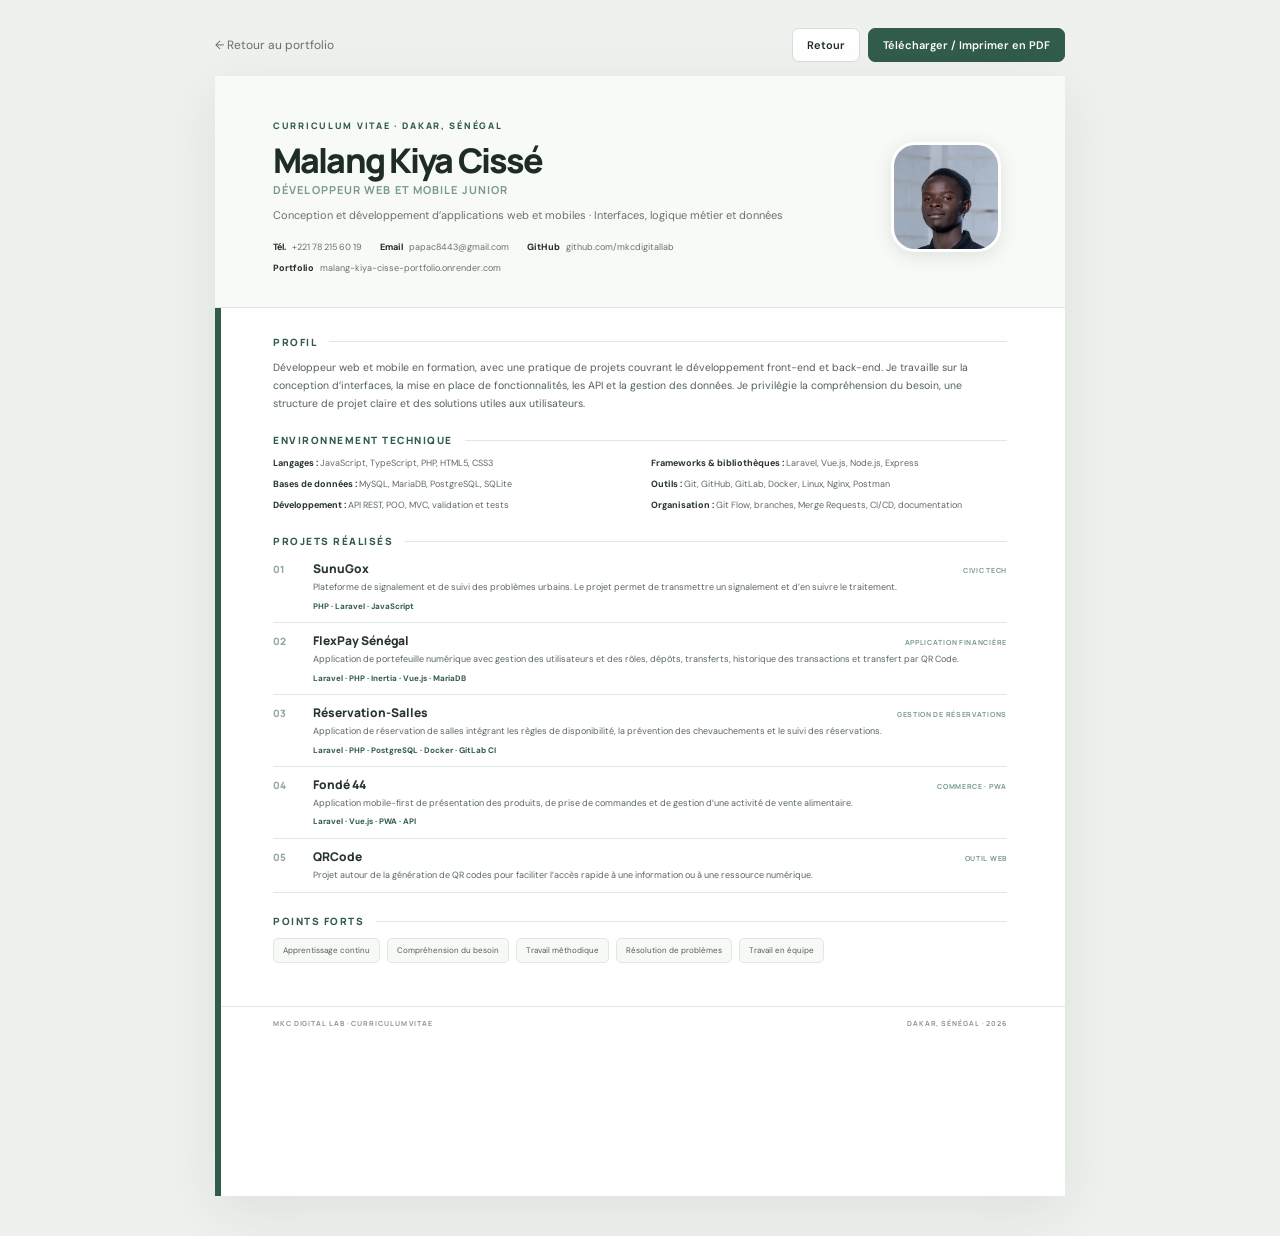
==== commit f052a5fd: "Improve CV content consistency and project descriptions" ====
--- a/cv.html
+++ b/cv.html
@@ -2,56 +2,47 @@
 <html lang="fr">
 <head>
 <meta charset="utf-8"><meta name="viewport" content="width=device-width,initial-scale=1">
-<meta name="description" content="CV de Malang Kiya Cissé — Développeur web et mobile à Dakar.">
-<meta name="theme-color" content="#f4f6f3">
-<title>CV — Malang Kiya Cissé</title>
+<meta name="description" content="CV de Malang Kiya Cissé, développeur web et mobile junior à Dakar.">
+<meta name="theme-color" content="#f4f6f3"><title>CV — Malang Kiya Cissé</title>
 <link rel="preconnect" href="https://fonts.googleapis.com"><link rel="preconnect" href="https://fonts.gstatic.com" crossorigin>
 <link href="https://fonts.googleapis.com/css2?family=DM+Sans:wght@400;500;600;700&family=Manrope:wght@400;500;600;700;800&display=swap" rel="stylesheet">
 <style>
 :root{--paper:#fff;--ground:#eef1ed;--ink:#202b27;--muted:#66736c;--green:#315b4b;--green2:#789b87;--pale:#eaf0eb;--line:#e1e7e1;--soft:#f7f9f6}
-*{box-sizing:border-box}html{background:var(--ground)}body{margin:0;padding:28px 16px 40px;color:var(--ink);font:13px/1.55 "DM Sans",sans-serif}
-a{color:inherit;text-decoration:none}.toolbar{width:min(100%,850px);margin:0 auto 14px;display:flex;justify-content:space-between;align-items:center}.back{font-size:12px;color:var(--muted)}.actions{display:flex;gap:8px}.btn{border:1px solid #d7dfd8;border-radius:7px;padding:9px 14px;background:#fff;color:var(--ink);font:600 11px "DM Sans";cursor:pointer}.btn.primary{background:var(--green);border-color:var(--green);color:white}
+*{box-sizing:border-box}html{background:var(--ground)}body{margin:0;padding:28px 16px 40px;color:var(--ink);font:13px/1.55 "DM Sans",sans-serif}a{color:inherit;text-decoration:none}
+.toolbar{width:min(100%,850px);margin:0 auto 14px;display:flex;justify-content:space-between;align-items:center}.back{font-size:12px;color:var(--muted)}.actions{display:flex;gap:8px}.btn{border:1px solid #d7dfd8;border-radius:7px;padding:9px 14px;background:#fff;color:var(--ink);font:600 11px "DM Sans";cursor:pointer}.btn.primary{background:var(--green);border-color:var(--green);color:white}
 .sheet{position:relative;overflow:hidden;width:min(100%,850px);min-height:1120px;margin:auto;background:var(--paper);box-shadow:0 16px 55px #243b3015}.sheet:before{content:"";position:absolute;inset:0 auto 0 0;width:6px;background:var(--green)}
 header{position:relative;padding:43px 58px 31px;background:#f8faf7;border-bottom:1px solid var(--line);display:grid;grid-template-columns:1fr 116px;gap:30px;align-items:center}
-.kicker{font:800 9px "Manrope";letter-spacing:.19em;text-transform:uppercase;color:var(--green)}h1{margin:10px 0 4px;font:800 34px/1.06 "Manrope";letter-spacing:-.055em;color:#1f2c26}.role{font:700 11px "Manrope";letter-spacing:.12em;text-transform:uppercase;color:var(--green2)}.intro{margin:10px 0 0;max-width:540px;font-size:11px;color:var(--muted)}
+.kicker{font:800 9px "Manrope";letter-spacing:.19em;text-transform:uppercase;color:var(--green)}h1{margin:10px 0 4px;font:800 34px/1.06 "Manrope";letter-spacing:-.055em;color:#1f2c26}.role{font:700 11px "Manrope";letter-spacing:.1em;text-transform:uppercase;color:var(--green2)}.intro{margin:10px 0 0;max-width:540px;font-size:11px;color:var(--muted)}
 .photo{width:110px;height:110px;object-fit:cover;object-position:center;border-radius:24px;border:3px solid white;box-shadow:0 4px 18px #263c3020;background:var(--pale)}
 .contacts{display:flex;flex-wrap:wrap;gap:7px 18px;margin-top:17px;font-size:9px;color:var(--muted)}.contacts span{white-space:nowrap}.contacts b{color:var(--ink);font-weight:700;margin-right:4px}
 main{padding:27px 58px 22px}section{margin:0 0 21px}.section-head{display:flex;align-items:center;gap:12px;margin:0 0 10px}.section-head span{font:800 10px "Manrope";letter-spacing:.15em;text-transform:uppercase;color:var(--green)}.section-head:after{content:"";height:1px;background:var(--line);flex:1}
 .profile{margin:0;max-width:700px;font-size:10.5px;line-height:1.7;color:#536159}
 .skills{display:grid;grid-template-columns:1fr 1fr;gap:7px 22px}.skill{font-size:9px;line-height:1.55;color:#5e6b63}.skill b{color:#26342d;font-weight:700}
-.projects{display:grid;grid-template-columns:1fr;gap:0}.project{display:grid;grid-template-columns:32px 1fr;gap:8px;padding:10px 0 11px;border-bottom:1px solid var(--line);break-inside:avoid}.project:first-child{padding-top:2px}.num{font:800 10px "Manrope";color:#91a99a;padding-top:2px}.project-top{display:flex;justify-content:space-between;align-items:baseline;gap:12px;margin-bottom:4px}.project h3{margin:0;font:800 12px "Manrope";color:#26342d}.kind{font:700 7px "Manrope";letter-spacing:.1em;text-transform:uppercase;color:var(--green2);white-space:nowrap}.project p{margin:0;color:#5a675f;font-size:9px;line-height:1.5}.stack{margin-top:5px;color:var(--green);font-size:8px;font-weight:700}
-.education-list{display:grid;grid-template-columns:1fr;gap:8px}.education{padding-left:12px;border-left:2px solid var(--pale)}.education b{display:block;font:700 9px/1.4 "Manrope";color:#29372f}.education span{display:block;margin-top:2px;color:var(--muted);font-size:8px;line-height:1.45}
-.other{display:flex;flex-wrap:wrap;gap:8px 24px;font-size:9px;color:#59665e}.other b{color:#29372f}.availability{margin:9px 0 0;padding:8px 11px;background:var(--soft);border-left:2px solid var(--green2);font-size:8.5px;color:#536159}
+.projects{display:grid;grid-template-columns:1fr;gap:0}.project{display:grid;grid-template-columns:32px 1fr;gap:8px;padding:9px 0 10px;border-bottom:1px solid var(--line);break-inside:avoid}.project:first-child{padding-top:2px}.num{font:800 10px "Manrope";color:#91a99a;padding-top:2px}.project-top{display:flex;justify-content:space-between;align-items:baseline;gap:12px;margin-bottom:4px}.project h3{margin:0;font:800 12px "Manrope";color:#26342d}.kind{font:700 7px "Manrope";letter-spacing:.1em;text-transform:uppercase;color:var(--green2);white-space:nowrap}.project p{margin:0;color:#5a675f;font-size:9px;line-height:1.5}.stack{margin-top:5px;color:var(--green);font-size:8px;font-weight:700}
+.strengths{display:flex;flex-wrap:wrap;gap:7px}.strengths span{padding:5px 9px;border:1px solid var(--line);border-radius:5px;background:var(--soft);font-size:8px;color:#526057}
 footer{display:flex;justify-content:space-between;gap:12px;padding:12px 58px;border-top:1px solid var(--line);color:#89958d;font:700 7px "Manrope";letter-spacing:.13em}
 @media(max-width:650px){body{padding:10px 7px 22px}.sheet{min-height:0}.sheet:before{width:4px}header{grid-template-columns:1fr 78px;gap:12px;padding:27px 21px 21px}.photo{width:76px;height:76px;border-radius:18px}h1{font-size:27px}.intro{font-size:10px}.contacts{font-size:8px;gap:6px 11px}.contacts span{white-space:normal}main{padding:22px 21px 16px}.skills{grid-template-columns:1fr;gap:5px}.project-top{align-items:flex-start}.kind{font-size:6px}footer{padding:10px 21px;font-size:6px}}
 @page{size:A4;margin:0}
-@media print{html,body{width:210mm;height:297mm;margin:0;padding:0;background:#fff;-webkit-print-color-adjust:exact;print-color-adjust:exact}body{font-size:10pt}.toolbar{display:none}.sheet{width:210mm;height:297mm;min-height:0;margin:0;box-shadow:none;overflow:hidden}.sheet:before{width:1.5mm}header{height:44mm;grid-template-columns:1fr 28mm;gap:7mm;padding:8mm 15mm 6mm 16.5mm}h1{font-size:25pt;margin:2mm 0 1mm}.kicker{font-size:6.5pt}.role{font-size:7.3pt}.intro{font-size:7.1pt;margin-top:1.5mm}.photo{width:27mm;height:27mm;border-radius:6mm;border-width:.8mm}.contacts{font-size:6.5pt;gap:1mm 4mm;margin-top:2.5mm}main{height:242mm;padding:6mm 15mm 4mm 16.5mm}section{margin-bottom:4mm}.section-head{margin-bottom:1.7mm}.section-head span{font-size:7pt}.profile{font-size:7.6pt;line-height:1.48}.skills{gap:1.2mm 5mm}.skill{font-size:7pt;line-height:1.4}.project{grid-template-columns:7mm 1fr;gap:1.5mm;padding:1.7mm 0 1.8mm}.num{font-size:7pt}.project h3{font-size:8.5pt}.kind{font-size:5.5pt}.project p{font-size:6.9pt;line-height:1.35}.stack{font-size:6.3pt;margin-top:.6mm}.education-list{gap:1.5mm}.education{padding-left:2.5mm}.education b{font-size:6.8pt}.education span{font-size:6.2pt;margin-top:.3mm}.other{font-size:6.8pt;gap:1mm 5mm}.availability{font-size:6.4pt;margin-top:1.5mm;padding:1.5mm 2mm}footer{height:11mm;padding:3mm 15mm 3mm 16.5mm;font-size:5.7pt}}
-</style>
-</head>
-<body>
+@media print{html,body{width:210mm;height:297mm;margin:0;padding:0;background:#fff;-webkit-print-color-adjust:exact;print-color-adjust:exact}body{font-size:10pt}.toolbar{display:none}.sheet{width:210mm;height:297mm;min-height:0;margin:0;box-shadow:none;overflow:hidden}.sheet:before{width:1.5mm}header{height:43mm;grid-template-columns:1fr 28mm;gap:7mm;padding:8mm 15mm 6mm 16.5mm}h1{font-size:25pt;margin:2mm 0 1mm}.kicker{font-size:6.5pt}.role{font-size:7.3pt}.intro{font-size:7.1pt;margin-top:1.5mm}.photo{width:27mm;height:27mm;border-radius:6mm;border-width:.8mm}.contacts{font-size:6.5pt;gap:1mm 4mm;margin-top:2.5mm}main{height:243mm;padding:6mm 15mm 4mm 16.5mm}section{margin-bottom:4mm}.section-head{margin-bottom:1.7mm}.section-head span{font-size:7pt}.profile{font-size:7.6pt;line-height:1.48}.skills{gap:1.2mm 5mm}.skill{font-size:7pt;line-height:1.4}.project{grid-template-columns:7mm 1fr;gap:1.5mm;padding:1.5mm 0 1.6mm}.num{font-size:7pt}.project h3{font-size:8.5pt}.kind{font-size:5.5pt}.project p{font-size:6.9pt;line-height:1.35}.stack{font-size:6.3pt;margin-top:.6mm}.strengths{gap:1.2mm}.strengths span{font-size:6.3pt;padding:1mm 1.8mm}footer{height:11mm;padding:3mm 15mm 3mm 16.5mm;font-size:5.7pt}}
+</style></head><body>
 <div class="toolbar"><a class="back" href="index.html">← Retour au portfolio</a><div class="actions"><button class="btn" onclick="history.back()">Retour</button><button class="btn primary" onclick="window.print()">Télécharger / Imprimer en PDF</button></div></div>
 <article class="sheet">
-<header><div><div class="kicker">Curriculum vitae · Dakar, Sénégal</div><h1>Malang Kiya Cissé</h1><div class="role">Développeur web et mobile</div><p class="intro">Je transforme des besoins concrets en applications web et mobiles claires, utiles et bien structurées.</p><div class="contacts"><span><b>Tél.</b> +221 78 215 60 19</span><span><b>Email</b> papac8443@gmail.com</span><span><b>GitHub</b> github.com/mkcdigitallab</span><span><b>Portfolio</b> malang-kiya-cisse-portfolio.onrender.com</span></div></div><img class="photo" src="assets/malang-avatar.webp" alt="Avatar illustré de Malang Kiya Cissé"></header>
+<header><div><div class="kicker">Curriculum vitae · Dakar, Sénégal</div><h1>Malang Kiya Cissé</h1><div class="role">Développeur web et mobile junior</div><p class="intro">Conception et développement d’applications web et mobiles · Interfaces, logique métier et données</p><div class="contacts"><span><b>Tél.</b> +221 78 215 60 19</span><span><b>Email</b> papac8443@gmail.com</span><span><b>GitHub</b> github.com/mkcdigitallab</span><span><b>Portfolio</b> malang-kiya-cisse-portfolio.onrender.com</span></div></div><img class="photo" src="assets/malang-avatar.webp" alt="Avatar illustré de Malang Kiya Cissé"></header>
 <main>
-<section><h2 class="section-head"><span>Profil</span></h2><p class="profile">Développeur web et mobile en formation à Orange Digital Center / Sonatel Academy. J’interviens sur la conception d’interfaces, la logique métier, les bases de données et l’intégration de fonctionnalités. J’accorde une attention particulière à la compréhension du besoin, à la structure du projet, à la qualité du code et aux tests.</p></section>
-<section><h2 class="section-head"><span>Compétences</span></h2><div class="skills">
-<div class="skill"><b>Langages :</b> PHP, JavaScript, TypeScript, HTML5, CSS3</div><div class="skill"><b>Frameworks & environnements :</b> Laravel, Vue.js, Node.js, Express</div>
+<section><h2 class="section-head"><span>Profil</span></h2><p class="profile">Développeur web et mobile en formation, avec une pratique de projets couvrant le développement front-end et back-end. Je travaille sur la conception d’interfaces, la mise en place de fonctionnalités, les API et la gestion des données. Je privilégie la compréhension du besoin, une structure de projet claire et des solutions utiles aux utilisateurs.</p></section>
+<section><h2 class="section-head"><span>Environnement technique</span></h2><div class="skills">
+<div class="skill"><b>Langages :</b> JavaScript, TypeScript, PHP, HTML5, CSS3</div><div class="skill"><b>Frameworks & bibliothèques :</b> Laravel, Vue.js, Node.js, Express</div>
 <div class="skill"><b>Bases de données :</b> MySQL, MariaDB, PostgreSQL, SQLite</div><div class="skill"><b>Outils :</b> Git, GitHub, GitLab, Docker, Linux, Nginx, Postman</div>
-<div class="skill"><b>Pratiques :</b> API REST, POO, MVC, validation, tests</div><div class="skill"><b>Travail en équipe :</b> branches, Merge Requests, CI/CD, documentation</div>
+<div class="skill"><b>Développement :</b> API REST, POO, MVC, validation et tests</div><div class="skill"><b>Organisation :</b> Git Flow, branches, Merge Requests, CI/CD, documentation</div>
 </div></section>
-<section><h2 class="section-head"><span>Projets sélectionnés</span></h2><div class="projects">
-<article class="project"><div class="num">01</div><div><div class="project-top"><h3>SunuGox</h3><span class="kind">Plateforme civique</span></div><p>Application de signalement et de suivi des problèmes urbains. Les citoyens transmettent leurs signalements et les services concernés suivent leur prise en charge.</p><div class="stack">PHP · Laravel · JavaScript · Base de données relationnelle</div></div></article>
-<article class="project"><div class="num">02</div><div><div class="project-top"><h3>FlexPay Sénégal</h3><span class="kind">Fintech · QR Code</span></div><p>Portefeuille numérique intégrant la gestion des rôles, les dépôts, les transferts entre utilisateurs et l’historique des transactions, avec un parcours de transfert par QR Code.</p><div class="stack">Laravel · PHP · Inertia · Vue.js · MariaDB · QR Code</div></div></article>
-<article class="project"><div class="num">03</div><div><div class="project-top"><h3>Réservation-Salles</h3><span class="kind">Application métier</span></div><p>Application de gestion des salles et réservations : règles de disponibilité, validation des demandes, prévention des conflits et suivi des opérations.</p><div class="stack">Laravel · PHP · PostgreSQL · Docker · GitLab CI</div></div></article>
-<article class="project"><div class="num">04</div><div><div class="project-top"><h3>Fondé 44</h3><span class="kind">Commerce · Mobile-first</span></div><p>Application de vente et de gestion d’une activité alimentaire, pensée pour simplifier la présentation des produits, les commandes et le suivi depuis un téléphone.</p><div class="stack">Laravel · Vue.js · PWA · API · Base de données</div></div></article>
+<section><h2 class="section-head"><span>Projets réalisés</span></h2><div class="projects">
+<article class="project"><div class="num">01</div><div><div class="project-top"><h3>SunuGox</h3><span class="kind">Civic tech</span></div><p>Plateforme de signalement et de suivi des problèmes urbains. Le projet permet de transmettre un signalement et d’en suivre le traitement.</p><div class="stack">PHP · Laravel · JavaScript</div></div></article>
+<article class="project"><div class="num">02</div><div><div class="project-top"><h3>FlexPay Sénégal</h3><span class="kind">Application financière</span></div><p>Application de portefeuille numérique avec gestion des utilisateurs et des rôles, dépôts, transferts, historique des transactions et transfert par QR Code.</p><div class="stack">Laravel · PHP · Inertia · Vue.js · MariaDB</div></div></article>
+<article class="project"><div class="num">03</div><div><div class="project-top"><h3>Réservation-Salles</h3><span class="kind">Gestion de réservations</span></div><p>Application de réservation de salles intégrant les règles de disponibilité, la prévention des chevauchements et le suivi des réservations.</p><div class="stack">Laravel · PHP · PostgreSQL · Docker · GitLab CI</div></div></article>
+<article class="project"><div class="num">04</div><div><div class="project-top"><h3>Fondé 44</h3><span class="kind">Commerce · PWA</span></div><p>Application mobile-first de présentation des produits, de prise de commandes et de gestion d’une activité de vente alimentaire.</p><div class="stack">Laravel · Vue.js · PWA · API</div></div></article>
+<article class="project"><div class="num">05</div><div><div class="project-top"><h3>QRCode</h3><span class="kind">Outil web</span></div><p>Projet autour de la génération de QR codes pour faciliter l’accès rapide à une information ou à une ressource numérique.</p></div></article>
 </div></section>
-<section><h2 class="section-head"><span>Formation</span></h2><div class="education-list">
-<div class="education"><b>Développement web et mobile</b><span>Orange Digital Center / Sonatel Academy · En cours — parcours front-end et back-end</span></div>
-<div class="education"><b>Mathématiques appliquées et informatique</b><span>Université numérique Cheikh Hamidou Kane (UNCHK) · Première année suivie</span></div>
-<div class="education"><b>Baccalauréat S2</b><span>Lycée El Hadji Ibrahima Diop, Yeumbeul · 2024</span></div>
-</div></section>
-<section><h2 class="section-head"><span>Informations complémentaires</span></h2><div class="other"><span><b>Langues :</b> Français · Anglais (niveau à préciser)</span><span><b>Intérêts :</b> innovation numérique · open source · apprentissage continu</span></div><p class="availability">Ouvert aux opportunités de stage, d’alternance et de collaboration.</p></section>
+<section><h2 class="section-head"><span>Points forts</span></h2><div class="strengths"><span>Apprentissage continu</span><span>Compréhension du besoin</span><span>Travail méthodique</span><span>Résolution de problèmes</span><span>Travail en équipe</span></div></section>
 </main>
 <footer><span>MKC DIGITAL LAB · CURRICULUM VITAE</span><span>DAKAR, SÉNÉGAL · 2026</span></footer>
-</article>
-</body></html>+</article></body></html>
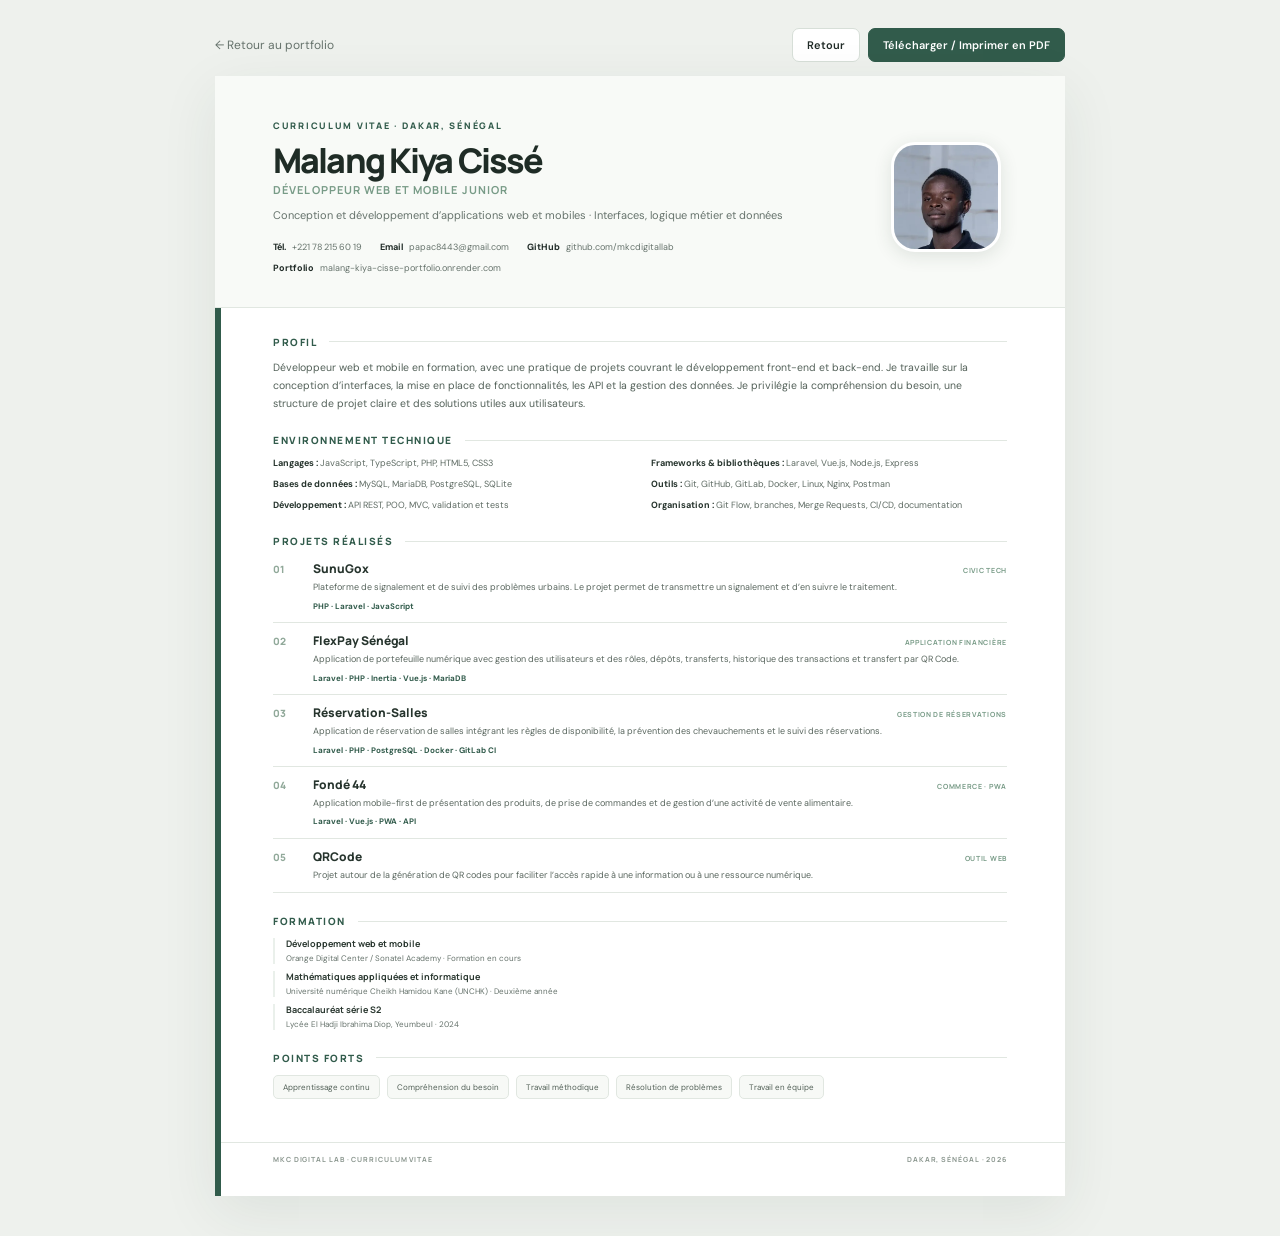
==== commit 2c38f6ce: "Restore education section and update UNCHK to second year" ====
--- a/cv.html
+++ b/cv.html
@@ -19,11 +19,12 @@
 .profile{margin:0;max-width:700px;font-size:10.5px;line-height:1.7;color:#536159}
 .skills{display:grid;grid-template-columns:1fr 1fr;gap:7px 22px}.skill{font-size:9px;line-height:1.55;color:#5e6b63}.skill b{color:#26342d;font-weight:700}
 .projects{display:grid;grid-template-columns:1fr;gap:0}.project{display:grid;grid-template-columns:32px 1fr;gap:8px;padding:9px 0 10px;border-bottom:1px solid var(--line);break-inside:avoid}.project:first-child{padding-top:2px}.num{font:800 10px "Manrope";color:#91a99a;padding-top:2px}.project-top{display:flex;justify-content:space-between;align-items:baseline;gap:12px;margin-bottom:4px}.project h3{margin:0;font:800 12px "Manrope";color:#26342d}.kind{font:700 7px "Manrope";letter-spacing:.1em;text-transform:uppercase;color:var(--green2);white-space:nowrap}.project p{margin:0;color:#5a675f;font-size:9px;line-height:1.5}.stack{margin-top:5px;color:var(--green);font-size:8px;font-weight:700}
+.education-list{display:grid;grid-template-columns:1fr;gap:7px}.education{padding-left:11px;border-left:2px solid var(--pale)}.education b{display:block;font:700 9px/1.4 "Manrope";color:#29372f}.education span{display:block;margin-top:2px;color:var(--muted);font-size:8px;line-height:1.4}
 .strengths{display:flex;flex-wrap:wrap;gap:7px}.strengths span{padding:5px 9px;border:1px solid var(--line);border-radius:5px;background:var(--soft);font-size:8px;color:#526057}
 footer{display:flex;justify-content:space-between;gap:12px;padding:12px 58px;border-top:1px solid var(--line);color:#89958d;font:700 7px "Manrope";letter-spacing:.13em}
 @media(max-width:650px){body{padding:10px 7px 22px}.sheet{min-height:0}.sheet:before{width:4px}header{grid-template-columns:1fr 78px;gap:12px;padding:27px 21px 21px}.photo{width:76px;height:76px;border-radius:18px}h1{font-size:27px}.intro{font-size:10px}.contacts{font-size:8px;gap:6px 11px}.contacts span{white-space:normal}main{padding:22px 21px 16px}.skills{grid-template-columns:1fr;gap:5px}.project-top{align-items:flex-start}.kind{font-size:6px}footer{padding:10px 21px;font-size:6px}}
 @page{size:A4;margin:0}
-@media print{html,body{width:210mm;height:297mm;margin:0;padding:0;background:#fff;-webkit-print-color-adjust:exact;print-color-adjust:exact}body{font-size:10pt}.toolbar{display:none}.sheet{width:210mm;height:297mm;min-height:0;margin:0;box-shadow:none;overflow:hidden}.sheet:before{width:1.5mm}header{height:43mm;grid-template-columns:1fr 28mm;gap:7mm;padding:8mm 15mm 6mm 16.5mm}h1{font-size:25pt;margin:2mm 0 1mm}.kicker{font-size:6.5pt}.role{font-size:7.3pt}.intro{font-size:7.1pt;margin-top:1.5mm}.photo{width:27mm;height:27mm;border-radius:6mm;border-width:.8mm}.contacts{font-size:6.5pt;gap:1mm 4mm;margin-top:2.5mm}main{height:243mm;padding:6mm 15mm 4mm 16.5mm}section{margin-bottom:4mm}.section-head{margin-bottom:1.7mm}.section-head span{font-size:7pt}.profile{font-size:7.6pt;line-height:1.48}.skills{gap:1.2mm 5mm}.skill{font-size:7pt;line-height:1.4}.project{grid-template-columns:7mm 1fr;gap:1.5mm;padding:1.5mm 0 1.6mm}.num{font-size:7pt}.project h3{font-size:8.5pt}.kind{font-size:5.5pt}.project p{font-size:6.9pt;line-height:1.35}.stack{font-size:6.3pt;margin-top:.6mm}.strengths{gap:1.2mm}.strengths span{font-size:6.3pt;padding:1mm 1.8mm}footer{height:11mm;padding:3mm 15mm 3mm 16.5mm;font-size:5.7pt}}
+@media print{html,body{width:210mm;height:297mm;margin:0;padding:0;background:#fff;-webkit-print-color-adjust:exact;print-color-adjust:exact}body{font-size:10pt}.toolbar{display:none}.sheet{width:210mm;height:297mm;min-height:0;margin:0;box-shadow:none;overflow:hidden}.sheet:before{width:1.5mm}header{height:43mm;grid-template-columns:1fr 28mm;gap:7mm;padding:8mm 15mm 6mm 16.5mm}h1{font-size:25pt;margin:2mm 0 1mm}.kicker{font-size:6.5pt}.role{font-size:7.3pt}.intro{font-size:7.1pt;margin-top:1.5mm}.photo{width:27mm;height:27mm;border-radius:6mm;border-width:.8mm}.contacts{font-size:6.5pt;gap:1mm 4mm;margin-top:2.5mm}main{height:243mm;padding:6mm 15mm 4mm 16.5mm}section{margin-bottom:4mm}.section-head{margin-bottom:1.7mm}.section-head span{font-size:7pt}.profile{font-size:7.6pt;line-height:1.48}.skills{gap:1.2mm 5mm}.skill{font-size:7pt;line-height:1.4}.project{grid-template-columns:7mm 1fr;gap:1.5mm;padding:1.5mm 0 1.6mm}.num{font-size:7pt}.project h3{font-size:8.5pt}.kind{font-size:5.5pt}.project p{font-size:6.9pt;line-height:1.35}.stack{font-size:6.3pt;margin-top:.6mm}.education-list{gap:1.2mm}.education{padding-left:2.5mm}.education b{font-size:6.7pt}.education span{font-size:6.1pt;margin-top:.3mm}.strengths{gap:1.2mm}.strengths span{font-size:6.3pt;padding:1mm 1.8mm}footer{height:11mm;padding:3mm 15mm 3mm 16.5mm;font-size:5.7pt}}
 </style></head><body>
 <div class="toolbar"><a class="back" href="index.html">← Retour au portfolio</a><div class="actions"><button class="btn" onclick="history.back()">Retour</button><button class="btn primary" onclick="window.print()">Télécharger / Imprimer en PDF</button></div></div>
 <article class="sheet">
@@ -42,6 +43,11 @@
 <article class="project"><div class="num">04</div><div><div class="project-top"><h3>Fondé 44</h3><span class="kind">Commerce · PWA</span></div><p>Application mobile-first de présentation des produits, de prise de commandes et de gestion d’une activité de vente alimentaire.</p><div class="stack">Laravel · Vue.js · PWA · API</div></div></article>
 <article class="project"><div class="num">05</div><div><div class="project-top"><h3>QRCode</h3><span class="kind">Outil web</span></div><p>Projet autour de la génération de QR codes pour faciliter l’accès rapide à une information ou à une ressource numérique.</p></div></article>
 </div></section>
+<section><h2 class="section-head"><span>Formation</span></h2><div class="education-list">
+<div class="education"><b>Développement web et mobile</b><span>Orange Digital Center / Sonatel Academy · Formation en cours</span></div>
+<div class="education"><b>Mathématiques appliquées et informatique</b><span>Université numérique Cheikh Hamidou Kane (UNCHK) · Deuxième année</span></div>
+<div class="education"><b>Baccalauréat série S2</b><span>Lycée El Hadji Ibrahima Diop, Yeumbeul · 2024</span></div>
+</div></section>
 <section><h2 class="section-head"><span>Points forts</span></h2><div class="strengths"><span>Apprentissage continu</span><span>Compréhension du besoin</span><span>Travail méthodique</span><span>Résolution de problèmes</span><span>Travail en équipe</span></div></section>
 </main>
 <footer><span>MKC DIGITAL LAB · CURRICULUM VITAE</span><span>DAKAR, SÉNÉGAL · 2026</span></footer>
